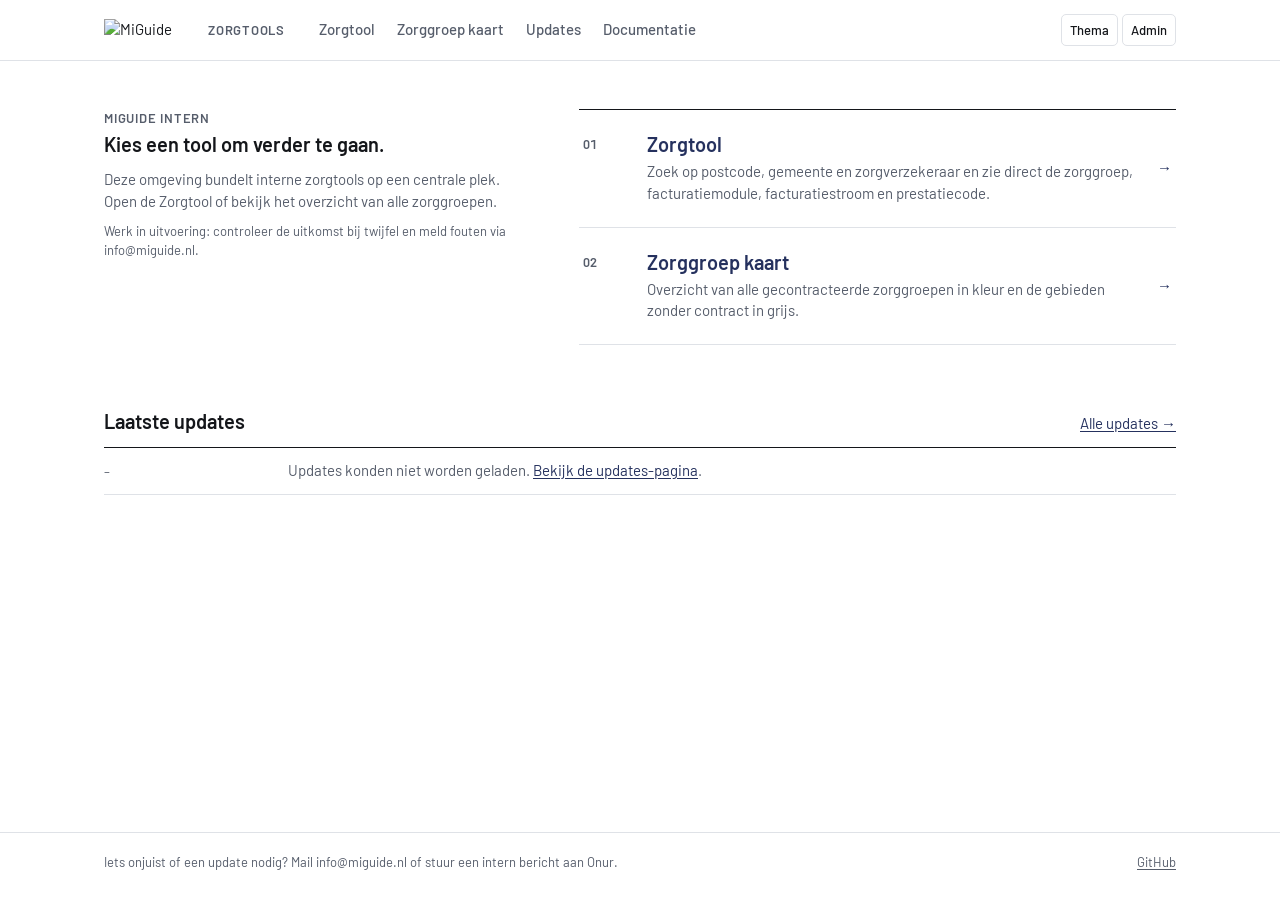
==== index.html @ c4b29767 "Zorgtool: meldingen (VGZ, ZHZ, RMA) weer als pop-up die je eerst wegklikt Co-Authored-By: Claude Opu" ====
﻿<!doctype html>
<html lang="nl">
<head>
  <meta charset="utf-8" />
  <meta name="viewport" content="width=device-width, initial-scale=1, viewport-fit=cover" />
  <title>Zorgtools - MiGuide</title>
  <script>
    // Oude links naar de Zorgtool (?postcode=, ?gemeente= of #zorgtool) openen de Zorgtool zelf.
    if (/[?&](postcode|gemeente)=/.test(location.search) || location.hash === "#zorgtool") location.replace("zorgtool.html" + location.search);
    // Thema direct zetten (voorkomt flitsen); zelfde voorkeur als de rest van de site.
    try {
      const t = localStorage.getItem("miguide_theme");
      if (t === "dark" || t === "light") document.documentElement.dataset.theme = t;
    } catch (e) {}
  </script>
  <link rel="icon" type="image/svg+xml" href="zg-data/map-find-search-svgrepo-com.svg" />
  <link rel="preconnect" href="https://fonts.googleapis.com" />
  <link rel="preconnect" href="https://fonts.gstatic.com" crossorigin />
  <link href="https://fonts.googleapis.com/css2?family=Barlow:wght@400;500;600&display=swap" rel="stylesheet" />
  <link rel="stylesheet" href="css/site.css?v=20261105-1" />
</head>
<body data-auth="required">
  <div class="site">
    <header class="site-head">
      <div class="wrap">
        <a class="brand" href="./" aria-label="MiGuide Zorgtools, startpagina">
          <img class="logo logo-light" src="zg-data/MiGuide_Logo_Nieuw.png" alt="MiGuide" />
          <img class="logo logo-dark" src="zg-data/MiGuide_Logo_White.png" alt="" />
          <span class="app-name">Zorgtools</span>
        </a>
        <nav id="siteNav" class="site-nav" aria-label="Hoofdmenu">
          <a href="zorgtool.html">Zorgtool</a>
          <a href="zorggroepkaart.html">Zorggroep kaart</a>
          <a href="updates.html">Updates</a>
          <a href="documentatie.html">Documentatie</a>
        </nav>
        <div class="head-actions">
          <button type="button" class="icon-btn" data-theme-toggle aria-label="Donkere modus aan of uit">Thema</button>
          <a class="icon-btn" href="admin/index.html">Admin</a>
          <button type="button" class="icon-btn nav-toggle" aria-expanded="false" aria-controls="siteNav">Menu</button>
        </div>
      </div>
    </header>

    <main class="site-main">
      <div class="wrap">
        <section class="hero">
          <div>
            <p class="eyebrow">MiGuide intern</p>
            <h1>Kies een tool om verder te gaan.</h1>
            <p class="lead">Deze omgeving bundelt interne zorgtools op een centrale plek. Open de Zorgtool of bekijk het overzicht van alle zorggroepen.</p>
            <p class="note">Werk in uitvoering: controleer de uitkomst bij twijfel en meld fouten via info@miguide.nl.</p>
          </div>
          <nav class="tools" aria-label="Tools">
            <a class="tool" href="zorgtool.html">
              <span class="tool-nr num">01</span>
              <span>
                <span class="tool-title">Zorgtool</span>
                <span class="tool-desc">Zoek op postcode, gemeente en zorgverzekeraar en zie direct de zorggroep, facturatiemodule, facturatiestroom en prestatiecode.</span>
              </span>
              <span class="tool-go" aria-hidden="true">→</span>
            </a>
            <a class="tool" href="zorggroepkaart.html">
              <span class="tool-nr num">02</span>
              <span>
                <span class="tool-title">Zorggroep kaart</span>
                <span class="tool-desc">Overzicht van alle gecontracteerde zorggroepen in kleur en de gebieden zonder contract in grijs.</span>
              </span>
              <span class="tool-go" aria-hidden="true">→</span>
            </a>
          </nav>
        </section>

        <section class="recent" aria-labelledby="recentTitle">
          <div class="recent-head">
            <h2 id="recentTitle">Laatste updates</h2>
            <a href="updates.html">Alle updates →</a>
          </div>
          <ul id="recentList" class="recent-list" aria-live="polite">
            <li><span class="recent-date">&nbsp;</span><div class="skel" aria-label="Laden"><span></span><span></span></div></li>
          </ul>
        </section>
      </div>
    </main>

    <footer class="site-foot">
      <div class="wrap">
        <span>Iets onjuist of een update nodig? Mail info@miguide.nl of stuur een intern bericht aan Onur.</span>
        <a href="https://github.com/onurmiguide/zorggroepen_interactieve_kaart" target="_blank" rel="noopener noreferrer">GitHub</a>
      </div>
    </footer>
  </div>

  <script src="script/site.js?v=20261021-1"></script>
  <script>
    // Laatste drie updates uit hetzelfde bestand als de updates-pagina.
    (async () => {
      const list = document.getElementById("recentList");
      try {
        const res = await fetch("zg-data/updates.json", { cache: "no-store" });
        if (!res.ok) throw new Error(res.status);
        const updates = ((await res.json()).updates || []).slice(0, 3);
        list.innerHTML = updates.length
          ? updates.map((u) => `<li><span class="recent-date num">${ZT.esc(ZT.formatDate(u.date))}</span><a href="updates.html">${ZT.esc(u.title || "Update")}</a></li>`).join("")
          : `<li><span class="recent-date">–</span><span class="muted">Nog geen updates.</span></li>`;
      } catch (e) {
        list.innerHTML = `<li><span class="recent-date">–</span><span class="muted">Updates konden niet worden geladen. <a href="updates.html">Bekijk de updates-pagina</a>.</span></li>`;
      }
    })();
  </script>
</body>
</html>
---- css/site.css ----
/* MiGuide Zorgtools - één stylesheet voor de hele site (behalve de adminomgeving).
 * Functioneel ontwerp: strak raster, haarlijnen, merkkleur uit het logo, drie lettergroottes.
 * Kleuren staan alleen in de tokens hieronder; donkere modus wisselt alleen die tokens.
 */

:root {
  /* Merk (logo #25315E) en afgeleide tinten */
  --brand: #25315e;
  --brand-strong: #1c2549;   /* hover op merkvlakken */
  --brand-tint: #e9ebf3;     /* hover-/selectievlak */
  --brand-tint-2: #c9cee3;   /* hover op de kaart */
  --on-brand: #ffffff;       /* tekst op merkkleur (contrast 12,5:1) */
  --brand-text: #25315e;     /* merkkleur als tekst */

  /* Neutraal */
  --bg: #ffffff;
  --surface: #f5f6f8;
  --line: #dfe2e7;           /* haarlijn */
  --line-strong: #c4c9d1;
  --text: #14161a;
  --text-muted: #565d6b;     /* 6,6:1 op wit */
  --skeleton: #eceef2;

  /* Status */
  --warn-bg: #fff4dc;
  --warn-line: #e8c77a;
  --warn-text: #6b4600;
  --error-bg: #fdecea;
  --error-line: #efb2ab;
  --error-text: #8c1d13;
  --ok-text: #1e6b3a;

  /* Kaart */
  --region-line: rgba(255, 255, 255, 0.9);
  --tile-filter: grayscale(0.9) brightness(1.03) contrast(0.95);
  --nc-fill: #cfd7e3;        /* zorggroep zonder contract */
  --unc-fill: #bcc3cd;       /* geen zorggroep bekend */

  /* Typografie: max. 3 groottes */
  --font: "Barlow", "Helvetica Neue", Arial, sans-serif;
  --mono: ui-monospace, "SFMono-Regular", Menlo, Consolas, monospace;
  --fs-s: 13px;
  --fs-m: 15px;
  --fs-l: 20px;

  --radius: 5px;
  --panel-w: 440px;
  --panel-x: clamp(16px, 8vw, 160px); /* midden-links: meeschalend met de schermbreedte */
  --gap: 16px;
  --ease: cubic-bezier(0.2, 0.7, 0.2, 1);
  --t: 200ms;
  color-scheme: light;
}

/* Donker: alleen de tokens wisselen. Systeemvoorkeur, tenzij handmatig 'licht' gekozen. */
@media (prefers-color-scheme: dark) {
  :root:not([data-theme="light"]) {
    --brand: #9aa6db;
    --brand-strong: #b4bde6;
    --brand-tint: #1f2540;
    --brand-tint-2: #33406f;
    --on-brand: #101216;
    --brand-text: #aab4e2;
    --bg: #101216;
    --surface: #171a20;
    --line: #2a2f38;
    --line-strong: #3a404b;
    --text: #e7e9ee;
    --text-muted: #a3aab7;
    --skeleton: #22262e;
    --warn-bg: #2b2210;
    --warn-line: #6b5420;
    --warn-text: #f1d18f;
    --error-bg: #2d1513;
    --error-line: #6e2a24;
    --error-text: #f4b2aa;
    --ok-text: #8fd6a6;
    --region-line: rgba(16, 18, 22, 0.85);
    --tile-filter: invert(1) hue-rotate(180deg) grayscale(0.85) brightness(0.85) contrast(0.9);
    --nc-fill: #3a4354;
    --unc-fill: #2c313a;
    color-scheme: dark;
  }
}
:root[data-theme="dark"] {
  --brand: #9aa6db;
  --brand-strong: #b4bde6;
  --brand-tint: #1f2540;
  --brand-tint-2: #33406f;
  --on-brand: #101216;
  --brand-text: #aab4e2;
  --bg: #101216;
  --surface: #171a20;
  --line: #2a2f38;
  --line-strong: #3a404b;
  --text: #e7e9ee;
  --text-muted: #a3aab7;
  --skeleton: #22262e;
  --warn-bg: #2b2210;
  --warn-line: #6b5420;
  --warn-text: #f1d18f;
  --error-bg: #2d1513;
  --error-line: #6e2a24;
  --error-text: #f4b2aa;
  --ok-text: #8fd6a6;
  --region-line: rgba(16, 18, 22, 0.85);
  --tile-filter: invert(1) hue-rotate(180deg) grayscale(0.85) brightness(0.85) contrast(0.9);
  --nc-fill: #3a4354;
  --unc-fill: #2c313a;
  color-scheme: dark;
}

/* =====================================================================================
   Basis
   ===================================================================================== */
* { box-sizing: border-box; }
[hidden] { display: none !important; }
html, body { height: 100%; }
body {
  margin: 0;
  background: var(--bg);
  color: var(--text);
  font-family: var(--font);
  font-size: var(--fs-m);
  line-height: 1.45;
  -webkit-font-smoothing: antialiased;
}
button, input, select, textarea { font: inherit; color: inherit; }
.num { font-variant-numeric: tabular-nums; }
:focus-visible { outline: 2px solid var(--brand); outline-offset: 2px; }

h1, h2, h3 { font-weight: 600; line-height: 1.25; margin: 0; }
h1, h2 { font-size: var(--fs-l); }
h3 { font-size: var(--fs-m); }
a { color: var(--brand-text); text-underline-offset: 2px; }
code, pre { font-family: var(--mono); font-size: var(--fs-s); }
code { padding: 0 4px; border: 1px solid var(--line); border-radius: 3px; background: var(--surface); overflow-wrap: anywhere; }
pre { margin: 12px 0 0; padding: 12px; overflow-x: auto; border: 1px solid var(--line); border-radius: var(--radius); background: var(--surface); }
pre code { padding: 0; border: 0; background: none; }

.eyebrow {
  margin: 0 0 4px;
  font-size: var(--fs-s);
  font-weight: 600;
  letter-spacing: 0.06em;
  text-transform: uppercase;
  color: var(--text-muted);
}
.title { margin: 0; font-size: var(--fs-l); font-weight: 600; line-height: 1.25; }
.meta { margin: 2px 0 0; font-size: var(--fs-s); color: var(--text-muted); }
.muted { color: var(--text-muted); }
.small { font-size: var(--fs-s); }
.lead { margin: 12px 0 0; color: var(--text-muted); max-width: 60ch; }
.note { margin: 10px 0 0; font-size: var(--fs-s); color: var(--text-muted); }

/* Logo: lichte en donkere variant */
.logo { width: 92px; height: auto; display: block; }
.logo-dark { display: none; }
:root[data-theme="dark"] .logo-light { display: none; }
:root[data-theme="dark"] .logo-dark { display: block; }
@media (prefers-color-scheme: dark) {
  :root:not([data-theme="light"]) .logo-light { display: none; }
  :root:not([data-theme="light"]) .logo-dark { display: block; }
}
.brand { display: flex; align-items: center; gap: 12px; flex-shrink: 0; text-decoration: none; color: inherit; }
.app-name {
  font-size: var(--fs-s);
  font-weight: 600;
  letter-spacing: 0.06em;
  text-transform: uppercase;
  color: var(--text-muted);
}

/* Knoppen en velden */
.head-actions { margin-left: auto; display: flex; gap: 4px; position: relative; }
.icon-btn {
  height: 32px;
  min-width: 32px;
  padding: 0 8px;
  border: 1px solid var(--line);
  border-radius: var(--radius);
  background: var(--bg);
  font-size: var(--fs-s);
  font-weight: 500;
  cursor: pointer;
  transition: background-color var(--t) var(--ease);
}
.icon-btn:hover { background: var(--surface); }
a.icon-btn { display: inline-flex; align-items: center; color: var(--text); text-decoration: none; }

.btn {
  height: 40px;
  padding: 0 16px;
  border-radius: var(--radius);
  border: 1px solid transparent;
  font-weight: 600;
  cursor: pointer;
  transition: background-color var(--t) var(--ease), border-color var(--t) var(--ease);
}
.btn-primary { background: var(--brand); color: var(--on-brand); }
.btn-primary:hover { background: var(--brand-strong); }
.btn-secondary { background: var(--bg); border-color: var(--line-strong); }
.btn-secondary:hover { background: var(--surface); }

.label {
  display: block;
  margin-bottom: 6px;
  font-size: var(--fs-s);
  font-weight: 600;
  color: var(--text-muted);
}
.field {
  width: 100%;
  height: 40px;
  padding: 0 12px;
  border: 1px solid var(--line-strong);
  border-radius: var(--radius);
  background: var(--bg);
  transition: border-color var(--t) var(--ease);
}
.field:hover { border-color: var(--text-muted); }
.field:focus-visible { outline: 2px solid var(--brand); outline-offset: 0; border-color: var(--brand); }
select.field { padding-right: 8px; cursor: pointer; }
.field-gap { margin-top: 12px; }

/* Uitklapmenu (kaartpagina's) */
.menu {
  position: absolute;
  right: 0;
  top: calc(100% + 6px);
  min-width: 200px;
  margin: 0;
  padding: 4px;
  list-style: none;
  background: var(--bg);
  border: 1px solid var(--line-strong);
  border-radius: var(--radius);
  z-index: 10;
}
.menu a {
  display: block;
  padding: 8px 10px;
  border-radius: 4px;
  color: var(--text);
  text-decoration: none;
  font-size: var(--fs-m);
}
.menu a:hover, .menu a:focus-visible { background: var(--brand-tint); }
.menu a[aria-current="page"] { font-weight: 600; color: var(--brand-text); }

/* Labels, meldingen, laden */
.tag {
  display: inline-block;
  padding: 1px 6px;
  border: 1px solid var(--line-strong);
  border-radius: 4px;
  font-size: var(--fs-s);
  color: var(--text-muted);
  white-space: nowrap;
}
.tag-ok { color: var(--ok-text); border-color: currentColor; }

.alert {
  margin-top: 12px;
  padding: 10px 12px;
  border: 1px solid var(--warn-line);
  border-radius: var(--radius);
  background: var(--warn-bg);
  color: var(--warn-text);
  font-size: var(--fs-s);
}
.alert-error { border-color: var(--error-line); background: var(--error-bg); color: var(--error-text); }
.alert strong { display: block; font-size: var(--fs-m); }
.alert .alert-actions { margin-top: 6px; display: flex; align-items: center; gap: 10px; }
.alert button {
  height: 30px;
  padding: 0 10px;
  border: 1px solid currentColor;
  border-radius: 4px;
  background: transparent;
  font-size: var(--fs-s);
  font-weight: 600;
  cursor: pointer;
}
.alert.is-done { opacity: 0.75; }

/* Melding als pop-up (Zorgtool): midden in beeld, eerst wegklikken */
.notice {
  width: min(480px, calc(100vw - 32px));
  padding: 0;
  border: 1px solid var(--warn-line);
  border-top: 6px solid var(--warn-line);
  border-radius: 6px;
  background: var(--bg);
  color: var(--text);
}
.notice::backdrop { background: rgba(16, 18, 22, 0.55); }
.notice-box { padding: 20px 22px 18px; }
.notice-box .eyebrow { color: var(--warn-text); }
.notice-box p { margin: 10px 0 0; }
.notice-actions { display: flex; justify-content: flex-end; margin-top: 18px; }
.notice[open] { animation: enter var(--t) var(--ease); }

/* Skeleton i.p.v. spinners */
.skel { display: grid; gap: 10px; padding: 18px 0; }
.skel span { display: block; height: 14px; border-radius: 3px; background: var(--skeleton); animation: pulse 1.2s ease-in-out infinite; }
.skel span:nth-child(1) { width: 40%; }
.skel span:nth-child(2) { width: 75%; height: 22px; }
.skel span:nth-child(3) { width: 100%; height: 48px; }
.skel span:nth-child(4) { width: 90%; }
.skel span:nth-child(5) { width: 60%; }
@keyframes pulse { 50% { opacity: 0.5; } }

/* Inhoud schuift in (alleen transform/opacity) */
.enter { animation: enter var(--t) var(--ease); }
@keyframes enter { from { opacity: 0; transform: translateY(6px); } to { opacity: 1; transform: none; } }

details.more > summary {
  cursor: pointer;
  list-style: none;
  font-weight: 600;
  display: flex;
  justify-content: space-between;
}
details.more > summary::-webkit-details-marker { display: none; }
details.more > summary::after { content: "+"; color: var(--text-muted); font-weight: 400; }
details.more[open] > summary::after { content: "–"; }

/* Wachtwoordscherm */
.gate {
  position: fixed;
  inset: 0;
  z-index: 5000;
  display: grid;
  place-items: center;
  padding: 24px;
  background: var(--surface);
}
.gate-box { width: 100%; max-width: 360px; padding: 28px; border: 1px solid var(--line-strong); border-radius: 6px; background: var(--bg); }
.gate-box .logo { margin-bottom: 20px; }
.gate-box h1 { margin-bottom: 4px; }
.gate-box .btn { width: 100%; margin-top: 12px; }
.gate-error { margin: 10px 0 0; color: var(--error-text); font-size: var(--fs-s); }

/* =====================================================================================
   Kaartpagina's (Zorgtool, Zorggroep kaart): kaart schermvullend, zwevend blok midden-links
   ===================================================================================== */
.map {
  position: fixed;
  inset: 0;
  background: var(--surface);
}
.map-panel {
  position: fixed;
  top: var(--gap);
  left: var(--panel-x);
  width: min(var(--panel-w), calc(100vw - 2 * var(--panel-x)));
  /* Linksboven, tot ongeveer tweederde van het scherm; details scrollen binnen het blok. */
  max-height: min(calc(100dvh - 2 * var(--gap)), max(560px, 70dvh));
  display: flex;
  flex-direction: column;
  background: var(--bg);
  border: 1px solid var(--line-strong);
  border-radius: 6px;
  z-index: 1000;
}
.map-panel-head {
  display: flex;
  align-items: center;
  gap: 12px;
  height: 48px;
  padding: 0 20px;
  border-bottom: 1px solid var(--line);
  flex-shrink: 0;
}
.map-panel-scroll {
  flex: 1 1 auto;
  min-height: 0;
  overflow-y: auto;
  padding: 0 20px 4px;
}

/* Navigatieregel: één klik terug naar start of naar de andere tool */
.crumbs {
  display: flex;
  align-items: center;
  gap: 8px;
  padding: 8px 20px;
  border-bottom: 1px solid var(--line);
  font-size: var(--fs-s);
  flex-shrink: 0;
}
.crumbs a { font-weight: 600; color: var(--brand-text); text-decoration: none; border-radius: 3px; }
.crumbs a:hover { text-decoration: underline; }
.crumbs .sep { color: var(--line-strong); }
.crumbs .here { font-weight: 600; color: var(--text); }
.crumbs .switch { margin-left: auto; }

/* Zoeken */
.search { padding: 16px 0 14px; border-bottom: 1px solid var(--line); }
.combo { position: relative; }
.suggest {
  position: absolute;
  left: 0;
  right: 0;
  top: calc(100% + 4px);
  max-height: 264px;
  margin: 0;
  padding: 4px;
  overflow-y: auto;
  list-style: none;
  background: var(--bg);
  border: 1px solid var(--line-strong);
  border-radius: var(--radius);
  z-index: 20;
}
.suggest li {
  padding: 8px 10px;
  border-radius: 4px;
  cursor: pointer;
}
.suggest li[aria-selected="true"], .suggest li:hover { background: var(--brand-tint); }
.suggest .hint { color: var(--text-muted); font-size: var(--fs-s); cursor: default; }
.suggest .hint:hover { background: none; }
.actions { display: grid; grid-template-columns: 1fr auto; gap: 8px; margin-top: 14px; }

/* Resultaat */
.section { padding: 14px 0; border-bottom: 1px solid var(--line); }
.section:last-child { border-bottom: 0; }
.zg-row { display: flex; align-items: center; gap: 10px; margin-top: 12px; }
.swatch { width: 12px; height: 12px; border-radius: 2px; flex-shrink: 0; border: 1px solid var(--line-strong); }
.zg-name { font-weight: 600; }
.facts { margin: 14px 0 0; display: grid; grid-template-columns: 1fr; gap: 0; }
.fact {
  display: grid;
  grid-template-columns: 104px 1fr;
  gap: 12px;
  padding: 10px 0;
  border-top: 1px solid var(--line);
}
.fact dt { font-size: var(--fs-s); color: var(--text-muted); padding-top: 1px; }
.fact dd { margin: 0; font-weight: 500; }
.fact-key { background: var(--brand-tint); margin: 0 -10px; padding: 12px 10px; border-top-color: transparent; border-radius: var(--radius); }
.fact-key dd { font-size: var(--fs-l); font-weight: 600; color: var(--brand-text); line-height: 1.25; }
.fact-key + .fact { border-top-color: transparent; }
.fact-key.is-niet-vergoed { background: var(--error-bg); }
.fact-key.is-niet-vergoed dd { color: var(--error-text); }
.desc { margin: 10px 0 0; font-size: var(--fs-s); color: var(--text-muted); }

/* Waarom-uitleg: korte keten + uitklapbare stappen */
.why { margin-top: 12px; padding-top: 12px; border-top: 1px solid var(--line); }
.chain { display: flex; flex-wrap: wrap; align-items: center; gap: 4px; font-size: var(--fs-s); }
.chip { padding: 1px 6px; border: 1px solid var(--line-strong); border-radius: 4px; background: var(--bg); }
.chip-key { background: var(--brand); border-color: var(--brand); color: var(--on-brand); font-weight: 600; }
.arrow { color: var(--text-muted); }
.why-more { margin-top: 8px; font-size: var(--fs-s); }
.why-more > summary { font-weight: 600; color: var(--brand-text); justify-content: flex-start; gap: 6px; }
.steps { margin: 8px 0 0; padding-left: 18px; color: var(--text); }
.steps li { padding: 2px 0; }

.list { margin: 8px 0 0; padding: 0; list-style: none; columns: 2; column-gap: 16px; }
.list li { padding: 3px 0; break-inside: avoid; }
.count { color: var(--text-muted); font-weight: 400; }
.empty { padding: 28px 0; }
.empty .title { font-size: var(--fs-m); }

/* Zorggroep kaart: filter, legenda, lijst en details */
.seg { display: grid; grid-auto-flow: column; grid-auto-columns: 1fr; border: 1px solid var(--line-strong); border-radius: var(--radius); overflow: hidden; }
.seg button {
  height: 36px;
  border: 0;
  border-left: 1px solid var(--line-strong);
  background: var(--bg);
  font-size: var(--fs-s);
  font-weight: 600;
  cursor: pointer;
  transition: background-color var(--t) var(--ease);
}
.seg button:first-child { border-left: 0; }
.seg button:hover { background: var(--surface); }
.seg button[aria-pressed="true"] { background: var(--brand); color: var(--on-brand); }
.legend { display: flex; flex-wrap: wrap; gap: 6px 16px; margin-top: 12px; font-size: var(--fs-s); color: var(--text-muted); }
.legend span { display: inline-flex; align-items: center; gap: 6px; }
.legend i { width: 12px; height: 12px; border-radius: 2px; border: 1px solid var(--line-strong); }
.legend .sw-nc { background: var(--nc-fill); }
.legend .sw-unc { background: var(--unc-fill); }
.dir-head { display: flex; justify-content: space-between; align-items: baseline; gap: 12px; }
.dir-head .eyebrow { margin: 0; }
.dir { margin: 8px 0 0; padding: 0; list-style: none; }
.dir li { border-bottom: 1px solid var(--line); }
.dir button {
  display: grid;
  grid-template-columns: 12px minmax(0, 1fr) auto;
  gap: 10px;
  align-items: center;
  width: 100%;
  padding: 9px 2px;
  border: 0;
  background: transparent;
  text-align: left;
  cursor: pointer;
  transition: background-color var(--t) var(--ease);
}
.dir button:hover, .dir button[aria-current="true"] { background: var(--brand-tint); }
.dir .site-link { display: block; padding: 0 2px 9px 24px; margin-top: -4px; font-size: var(--fs-s); word-break: break-all; }
.info-list { margin: 10px 0 0; padding: 0; list-style: none; }
.info-list li { padding: 8px 0; border-top: 1px solid var(--line); }
.info-list .muted { display: block; font-size: var(--fs-s); }
.detail-head { display: flex; align-items: flex-start; justify-content: space-between; gap: 12px; }
.detail-head .icon-btn { flex-shrink: 0; }

/* Leaflet in de huisstijl */
.leaflet-container { font-family: var(--font); background: var(--surface); }
.leaflet-tile-pane { filter: var(--tile-filter); }
.leaflet-control-zoom, .leaflet-control-zoom a {
  border-color: var(--line-strong) !important;
  border-radius: var(--radius) !important;
}
.leaflet-control-zoom { border-width: 1px !important; box-shadow: none !important; }
.leaflet-control-zoom a { background: var(--bg) !important; color: var(--text) !important; }
.leaflet-control-zoom a:hover { background: var(--surface) !important; }
.leaflet-tooltip {
  background: var(--bg);
  color: var(--text);
  border: 1px solid var(--line-strong);
  border-radius: 4px;
  box-shadow: none;
  font-size: var(--fs-s);
  font-weight: 500;
  padding: 4px 8px;
}
.leaflet-tooltip-top::before { border-top-color: var(--line-strong); }
.leaflet-control-attribution { font-size: var(--fs-s); background: color-mix(in srgb, var(--bg) 85%, transparent) !important; color: var(--text-muted); }
.leaflet-control-attribution a { color: var(--text-muted); }
.map-status {
  position: absolute;
  left: 50%;
  top: 16px;
  transform: translateX(-50%);
  padding: 6px 12px;
  border: 1px solid var(--line-strong);
  border-radius: var(--radius);
  background: var(--bg);
  font-size: var(--fs-s);
  z-index: 500;
  pointer-events: none;
}

/* Mobiel: kaart schermvullend, blok als versleepbaar onderpaneel */
.sheet-handle { display: none; }
@media (max-width: 767px) {
  .map-panel {
    inset: auto 0 0 0;
    width: 100%;
    height: 92dvh;
    max-height: none;
    border: 0;
    border-top: 1px solid var(--line-strong);
    border-radius: 8px 8px 0 0;
    transform: translateY(var(--sheet-y, calc(92dvh - 232px)));
    transition: transform 240ms var(--ease);
    will-change: transform;
  }
  .map-panel.dragging { transition: none; }
  .sheet-handle {
    display: flex;
    justify-content: center;
    align-items: center;
    width: 100%;
    height: 22px;
    padding: 0;
    border: 0;
    background: transparent;
    cursor: grab;
    touch-action: none;
    flex-shrink: 0;
  }
  .sheet-handle::before { content: ""; width: 40px; height: 4px; border-radius: 2px; background: var(--line-strong); }
  .leaflet-control-zoom { display: none; }
}

/* =====================================================================================
   Inhoudspagina's (start, updates, documentatie, data-overzicht, losse verwijzing tool)
   ===================================================================================== */
.site { min-height: 100%; display: flex; flex-direction: column; }
.wrap { width: 100%; max-width: 1120px; margin: 0 auto; padding: 0 24px; }

.site-head {
  position: sticky;
  top: 0;
  z-index: 50;
  background: var(--bg);
  border-bottom: 1px solid var(--line);
}
.site-head .wrap { display: flex; align-items: center; gap: 24px; height: 60px; }
.site-nav { display: flex; gap: 2px; }
.site-nav a {
  padding: 6px 10px;
  border-radius: 4px;
  color: var(--text-muted);
  text-decoration: none;
  font-weight: 500;
  white-space: nowrap;
  transition: background-color var(--t) var(--ease), color var(--t) var(--ease);
}
.site-nav a:hover { background: var(--surface); color: var(--text); }
.site-nav a[aria-current="page"] { color: var(--brand-text); background: var(--brand-tint); }
.nav-toggle { display: none; }

.site-main { flex: 1; padding: 48px 0 64px; }
.site-foot { border-top: 1px solid var(--line); padding: 20px 0 28px; color: var(--text-muted); font-size: var(--fs-s); }
.site-foot .wrap { display: flex; flex-wrap: wrap; gap: 8px 24px; justify-content: space-between; }
.site-foot a { color: var(--text-muted); }
.page-head { display: flex; flex-wrap: wrap; justify-content: space-between; align-items: flex-end; gap: 16px; padding-bottom: 16px; border-bottom: 1px solid var(--text); }

/* Start */
.hero { display: grid; grid-template-columns: minmax(0, 5fr) minmax(0, 7fr); gap: 48px; align-items: start; }
.tools { display: grid; border-top: 1px solid var(--text); }
.tool {
  display: grid;
  grid-template-columns: 48px minmax(0, 1fr) auto;
  gap: 16px;
  align-items: start;
  padding: 22px 4px;
  border-bottom: 1px solid var(--line);
  color: inherit;
  text-decoration: none;
  transition: background-color var(--t) var(--ease);
}
.tool:hover { background: var(--brand-tint); }
.tool-nr { font-size: var(--fs-s); font-weight: 600; color: var(--text-muted); padding-top: 3px; }
.tool-title { display: block; font-size: var(--fs-l); font-weight: 600; color: var(--brand-text); line-height: 1.25; }
.tool-desc { display: block; margin-top: 4px; color: var(--text-muted); }
.tool-go { align-self: center; font-weight: 600; color: var(--brand-text); transition: transform var(--t) var(--ease); }
.tool:hover .tool-go { transform: translateX(4px); }
.recent { margin-top: 64px; }
.recent-head { display: flex; justify-content: space-between; align-items: baseline; gap: 16px; padding-bottom: 12px; border-bottom: 1px solid var(--text); }
.recent-list { margin: 0; padding: 0; list-style: none; }
.recent-list li { display: grid; grid-template-columns: 160px minmax(0, 1fr); gap: 24px; padding: 12px 0; border-bottom: 1px solid var(--line); }
.recent-date { color: var(--text-muted); font-size: var(--fs-s); padding-top: 2px; }

/* Updates */
.update { display: grid; grid-template-columns: 160px minmax(0, 1fr); gap: 24px; padding: 22px 0; border-bottom: 1px solid var(--line); }
.update-date { color: var(--text-muted); font-size: var(--fs-s); padding-top: 3px; }
.update-title { display: flex; flex-wrap: wrap; align-items: baseline; gap: 8px 12px; }
.update-title h2 { font-size: var(--fs-m); }
.update p { margin: 6px 0 0; color: var(--text-muted); max-width: 72ch; }
.update ul { margin: 8px 0 0; padding-left: 18px; max-width: 72ch; }
.update li { padding: 2px 0; }

/* Documentatie en data-overzicht */
.docs { display: grid; grid-template-columns: 200px minmax(0, 1fr); gap: 48px; align-items: start; }
.toc { position: sticky; top: 84px; display: grid; gap: 2px; }
.toc a { padding: 6px 10px; border-left: 2px solid var(--line); color: var(--text-muted); text-decoration: none; }
.toc a:hover { color: var(--text); border-left-color: var(--line-strong); }
.toc a.is-active { color: var(--brand-text); border-left-color: var(--brand); font-weight: 600; }
.doc-section { padding: 0 0 40px; scroll-margin-top: 84px; }
.doc-section > h2 { padding-bottom: 12px; margin-bottom: 16px; border-bottom: 1px solid var(--text); }
.doc-section h3 { margin: 0 0 6px; }
.doc-section p { margin: 0 0 12px; max-width: 72ch; }
.doc-section ul, .doc-section ol { margin: 0 0 12px; padding-left: 20px; max-width: 72ch; }
.doc-section li { padding: 3px 0; }
.cols { display: grid; grid-template-columns: repeat(auto-fit, minmax(min(240px, 100%), 1fr)); border-top: 1px solid var(--line); }
.cell { padding: 16px 16px 16px 0; border-bottom: 1px solid var(--line); }
.cell h3 { margin-bottom: 6px; }
.cell p { margin: 0; color: var(--text-muted); }
.table-wrap { overflow-x: auto; }
table.data { width: 100%; border-collapse: collapse; }
table.data th, table.data td { text-align: left; padding: 10px 12px 10px 0; border-bottom: 1px solid var(--line); vertical-align: top; }
table.data th { font-size: var(--fs-s); font-weight: 600; color: var(--text-muted); border-bottom-color: var(--text); }
.steps-list { counter-reset: s; list-style: none; padding: 0 !important; }
.steps-list li { counter-increment: s; display: grid; grid-template-columns: 32px minmax(0, 1fr); gap: 8px; padding: 10px 0 !important; border-bottom: 1px solid var(--line); }
.steps-list li::before { content: counter(s, decimal-leading-zero); color: var(--text-muted); font-weight: 600; font-variant-numeric: tabular-nums; }

/* Responsief (inhoudspagina's) */
@media (max-width: 900px) {
  .hero, .docs { grid-template-columns: minmax(0, 1fr); gap: 28px; }
  .toc { position: static; display: flex; flex-wrap: wrap; gap: 4px; }
  .toc a { border: 1px solid var(--line); border-radius: 4px; }
  .update, .recent-list li { grid-template-columns: 1fr; gap: 6px; }
}
@media (max-width: 960px) {
  .site-head .wrap { gap: 12px; }
  .site-nav {
    display: none;
    position: absolute;
    left: 0;
    right: 0;
    top: 60px;
    flex-direction: column;
    padding: 8px 24px 16px;
    background: var(--bg);
    border-bottom: 1px solid var(--line);
  }
  .site-nav.is-open { display: flex; }
  .nav-toggle { display: inline-flex; align-items: center; }
}
@media (max-width: 760px) {
  .wrap { padding: 0 16px; }
  .site-nav { padding: 8px 16px 16px; }
  .site-main { padding: 28px 0 48px; }
}
@media (max-width: 480px) {
  .site-head .app-name { display: none; }
}

@media (prefers-reduced-motion: reduce) {
  *, *::before, *::after { animation: none !important; transition: none !important; }
}
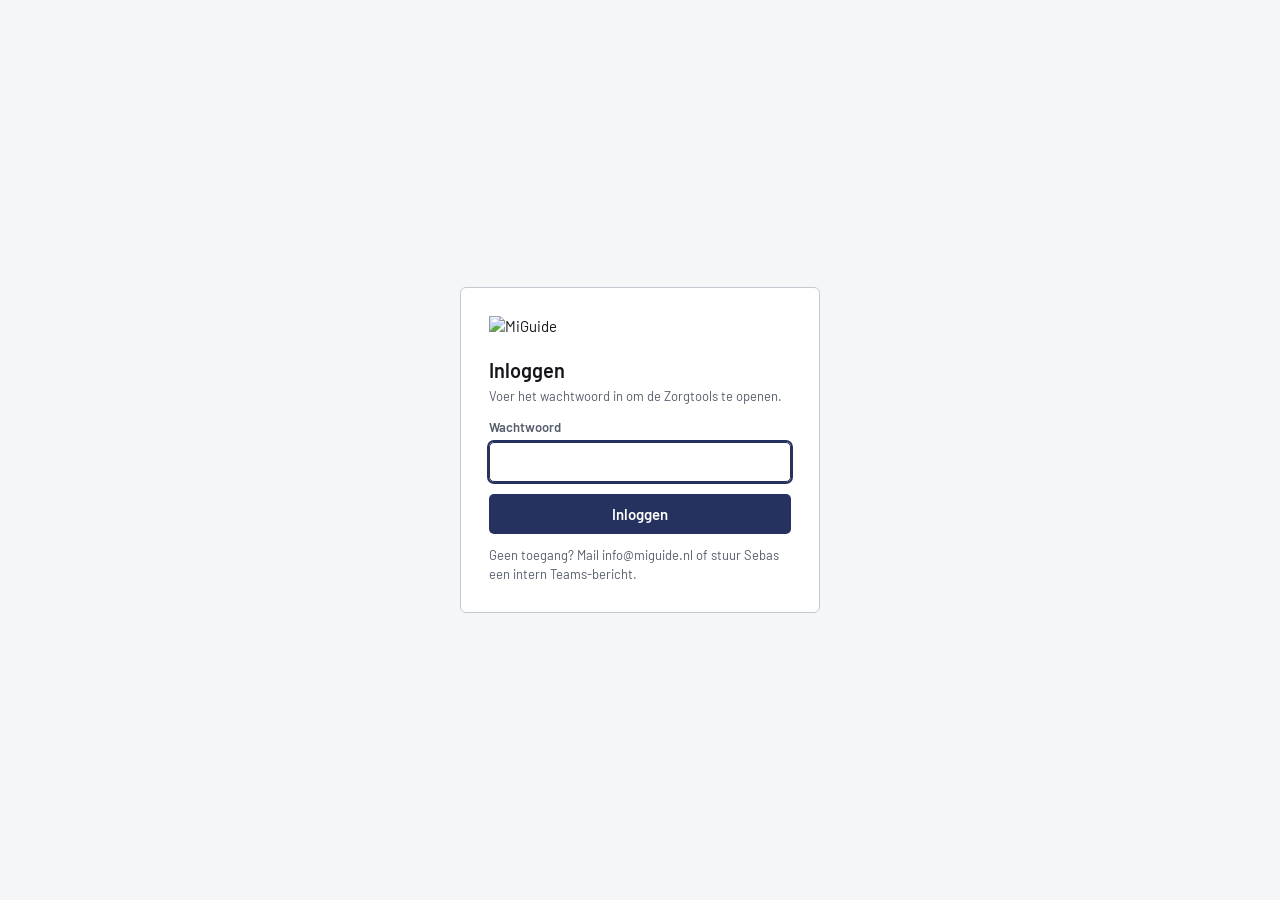
==== commit 653cf6fc: "Contact naar Sebas, updates-entry voor pop-upmeldingen, overdrachts-docx uitgesloten - Footer en wac" ====
--- a/index.html
+++ b/index.html
@@ -85,13 +85,13 @@
 
     <footer class="site-foot">
       <div class="wrap">
-        <span>Iets onjuist of een update nodig? Mail info@miguide.nl of stuur een intern bericht aan Onur.</span>
+        <span>Iets onjuist of een update nodig? Mail info@miguide.nl of stuur een intern bericht aan Sebas.</span>
         <a href="https://github.com/onurmiguide/zorggroepen_interactieve_kaart" target="_blank" rel="noopener noreferrer">GitHub</a>
       </div>
     </footer>
   </div>
 
-  <script src="script/site.js?v=20261021-1"></script>
+  <script src="script/site.js?v=20261109-1"></script>
   <script>
     // Laatste drie updates uit hetzelfde bestand als de updates-pagina.
     (async () => {
